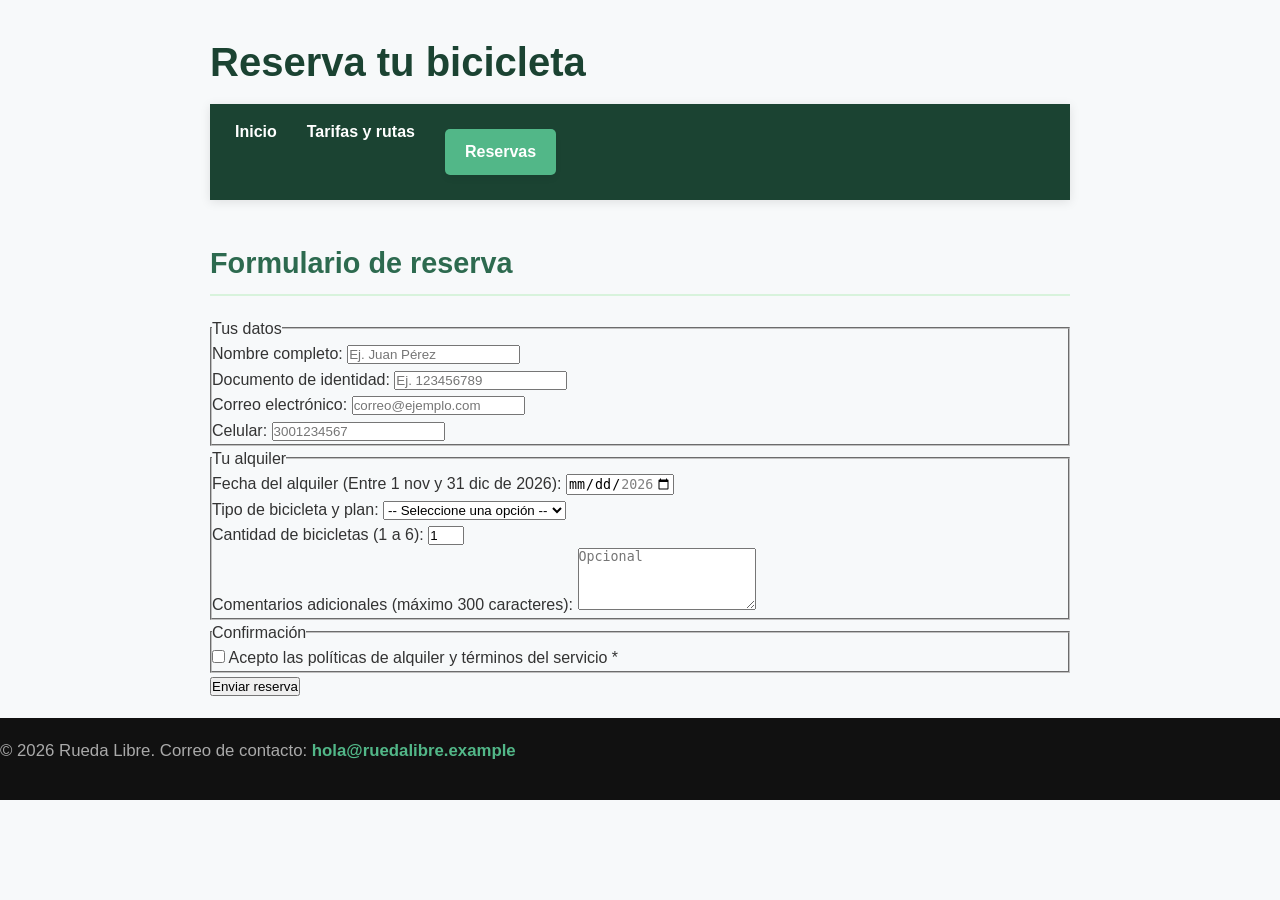
==== paginas/reservas.html @ 36f98686 "solucion" ====
<!DOCTYPE html>
<html lang="es">
<head>
    <meta charset="UTF-8">
    <meta name="viewport" content="width=device-width, initial-scale=1.0">
    <meta name="description" content="Formulario oficial de reserva de bicicletas y recorridos guiados en Rueda Libre, Medellín.">
    <title>Reserva tu Bicicleta | Rueda Libre</title>
    <link rel="stylesheet" href="../css/estilos.css">
</head>
<body>

    <header>
        <h1>Reserva tu bicicleta</h1>
        <nav>
            <ul>
                <li><a href="../index.html">Inicio</a></li>
                <li><a href="tarifas.html">Tarifas y rutas</a></li>
                <li><a href="reservas.html">Reservas</a></li>
            </ul>
        </nav>
    </header>

    <main>
        <section id="formulario-reserva">
            <h2>Formulario de reserva</h2>
            <form action="#" method="post">
                
                <!-- Grupo 1: Tus datos -->
                <fieldset>
                    <legend>Tus datos</legend>
                    
                    <div>
                        <label for="nombre">Nombre completo:</label>
                        <input type="text" id="nombre" name="nombre" required minlength="3" placeholder="Ej. Juan Pérez">
                    </div>

                    <div>
                        <label for="documento">Documento de identidad:</label>
                        <input type="text" id="documento" name="documento" required pattern="[0-9]{6,10}" title="Solo números, entre 6 y 10 dígitos" placeholder="Ej. 123456789">
                    </div>

                    <div>
                        <label for="correo">Correo electrónico:</label>
                        <input type="email" id="correo" name="correo" required placeholder="correo@ejemplo.com">
                    </div>

                    <div>
                        <label for="celular">Celular:</label>
                        <input type="tel" id="celular" name="celular" required pattern="3[0-9]{9}" title="Debe tener 10 dígitos y empezar por 3" placeholder="3001234567">
                    </div>
                </fieldset>

                <!-- Grupo 2: Tu alquiler -->
                <fieldset>
                    <legend>Tu alquiler</legend>

                    <div>
                        <label for="fecha">Fecha del alquiler (Entre 1 nov y 31 dic de 2026):</label>
                        <input type="date" id="fecha" name="fecha" required min="2026-11-01" max="2026-12-31">
                    </div>

                    <div>
                        <label for="tipo_bici">Tipo de bicicleta y plan:</label>
                        <select id="tipo_bici" name="tipo_bici" required>
                            <option value="">-- Seleccione una opción --</option>
                            <optgroup label="Alquiler Urbana">
                                <option value="urbana_1h">Urbana - 1 hora</option>
                                <option value="urbana_4h">Urbana - Medio día (4 h)</option>
                                <option value="urbana_dia">Urbana - Día completo</option>
                            </optgroup>
                            <optgroup label="Recorridos Guiados">
                                <option value="rio_parques">Río y Parques</option>
                                <option value="sabores_barrio">Sabores de Barrio</option>
                                <option value="reto_palmas">Reto Las Palmas</option>
                            </optgroup>
                        </select>
                    </div>

                    <div>
                        <label for="cantidad">Cantidad de bicicletas (1 a 6):</label>
                        <input type="number" id="cantidad" name="cantidad" required min="1" max="6" value="1">
                    </div>

                    <div>
                        <label for="comentarios">Comentarios adicionales (máximo 300 caracteres):</label>
                        <textarea id="comentarios" name="comentarios" maxlength="300" rows="4" placeholder="Opcional"></textarea>
                    </div>
                </fieldset>

                <!-- Grupo 3: Confirmación -->
                <fieldset>
                    <legend>Confirmación</legend>

                    <div>
                        <input type="checkbox" id="politicas" name="politicas" required>
                        <label for="politicas">Acepto las políticas de alquiler y términos del servicio *</label>
                    </div>
                </fieldset>

                <button type="submit">Enviar reserva</button>
            </form>
        </section>
    </main>

    <footer>
        <p>&copy; 2026 Rueda Libre. Correo de contacto: <a href="mailto:hola@ruedalibre.example">hola@ruedalibre.example</a></p>
    </footer>

</body>
</html>
---- css/estilos.css ----
/* ==========================================================================
   ESTILOS GLOBALES Y CONFIGURACIÓN DE PÁGINA
   ========================================================================== */
* {
    margin: 0;
    padding: 0;
    box-sizing: border-box;
}

body {
    font-family: 'Segoe UI', Tahoma, Geneva, Verdana, sans-serif;
    line-height: 1.6;
    color: #333333;
    background-color: #f7f9fa;
    padding-bottom: 60px; /* Espacio para el footer flotante */
}

/* Contenedor invisible para centrar y dar margen a los textos */
body > h1, body > p, section, header {
    max-width: 900px;
    margin: 20px auto;
    padding: 0 20px;
}

/* ==========================================================================
   MENÚ DE NAVEGACIÓN MODERNO (NAV)
   ========================================================================== */
nav {
    background-color: #1b4332; /* Verde bosque oscuro profesional */
    padding: 15px 0;
    position: sticky;
    top: 0;
    z-index: 1000;
    box-shadow: 0 2px 10px rgba(0, 0, 0, 0.1);
}

nav ul {
    max-width: 900px;
    margin: 0 auto;
    list-style: none;
    display: flex;
    justify-content: flex-start;
    padding: 0 20px;
}

nav ul li {
    margin-right: 25px;
}

nav ul li a {
    color: #ffffff;
    text-decoration: none;
    font-weight: 600;
    font-size: 1rem;
    transition: color 0.3s ease;
}

nav ul li a:hover {
    color: #52b788; /* Verde lima brillante al pasar el mouse */
}

/* ==========================================================================
   TIPOGRAFÍAS Y ENCABEZADOS
   ========================================================================== */
h1 {
    font-size: 2.5rem;
    color: #1b4332;
    margin-top: 30px;
    margin-bottom: 10px;
}

h2 {
    font-size: 1.8rem;
    color: #2d6a4f;
    border-bottom: 2px solid #d8f3dc;
    padding-bottom: 8px;
    margin-top: 40px;
    margin-bottom: 20px;
}

h3 {
    font-size: 1.3rem;
    color: #40916c;
    margin-top: 20px;
    margin-bottom: 10px;
}

p {
    margin-bottom: 15px;
    font-size: 1.05rem;
    text-align: justify;
}

a {
    color: #2d6a4f;
    font-weight: 600;
    transition: color 0.2s ease;
}

a:hover {
    color: #1b4332;
}

/* Botón de acción destacado (Reservar ahora) */
a[href*="reservas.html"], a[href*="://google.com"] {
    display: inline-block;
    background-color: #52b788;
    color: white;
    padding: 10px 20px;
    text-decoration: none;
    border-radius: 5px;
    margin-top: 10px;
    box-shadow: 0 4px 6px rgba(0, 0, 0, 0.05);
    transition: background-color 0.3s ease, transform 0.2s ease;
}

a[href*="reservas.html"]:hover, a[href*="://google.com"]:hover {
    background-color: #40916c;
    transform: translateY(-2px);
}

/* ==========================================================================
   IMÁGENES ADAPTABLES
   ========================================================================== */
img {
    display: block;
    max-width: 100%;
    height: auto !important; /* Mantiene la proporción correcta */
    border-radius: 8px;
    box-shadow: 0 4px 12px rgba(0, 0, 0, 0.08);
    margin: 20px 0;
}

/* ==========================================================================
   LISTAS Y DESCRIPCIONES (OL, UL, DL)
   ========================================================================== */
ul, ol, dl {
    margin: 15px 0 25px 30px;
}

li {
    margin-bottom: 10px;
    padding-left: 5px;
}

/* Estilización de la lista de horarios (<dl>) */
dl {
    margin-left: 0;
    background: #ffffff;
    padding: 20px;
    border-radius: 8px;
    box-shadow: 0 2px 8px rgba(0,0,0,0.04);
}

dt {
    font-weight: bold;
    color: #1b4332;
    font-size: 1.1rem;
    margin-top: 10px;
}

dd {
    margin-left: 20px;
    margin-bottom: 10px;
    color: #555555;
}

/* ==========================================================================
   TABLAS ESTILIZADAS Y PROFESIONALES
   ========================================================================== */
table {
    width: 100%;
    border-collapse: collapse;
    margin: 25px 0;
    background-color: #ffffff;
    border-radius: 8px;
    overflow: hidden;
    box-shadow: 0 4px 15px rgba(0, 0, 0, 0.05);
}

caption {
    font-size: 0.95rem;
    font-style: italic;
    color: #666666;
    margin-bottom: 8px;
    text-align: left;
}

th, td {
    padding: 14px 18px;
    text-align: left;
}

thead {
    background-color: #2d6a4f;
    color: #ffffff;
}

thead th {
    font-weight: 600;
    text-transform: uppercase;
    font-size: 0.85rem;
    letter-spacing: 0.5px;
}

tbody tr {
    border-bottom: 1px solid #eeeeee;
    transition: background-color 0.2s ease;
}

tbody tr:will-change {
    background-color: #f8fdf9;
}

tbody tr:hover {
    background-color: #f2f9f5; /* Efecto cebra dinámico al pasar el cursor */
}

tbody th[scope="row"] {
    background-color: #f8fdf9;
    color: #1b4332;
    font-weight: 600;
}

/* ==========================================================================
   PIE DE PÁGINA (FOOTER)
   ========================================================================== */
footer {
    background-color: #111111;
    color: #aaaaaa;
    text-align: center;
    padding: 20px 0;
    margin-top: 5px;
    font-size: 0.9rem;
}

footer a {
    color: #52b788;
    text-decoration: none;
}

footer a:hover {
    text-decoration: underline;
}
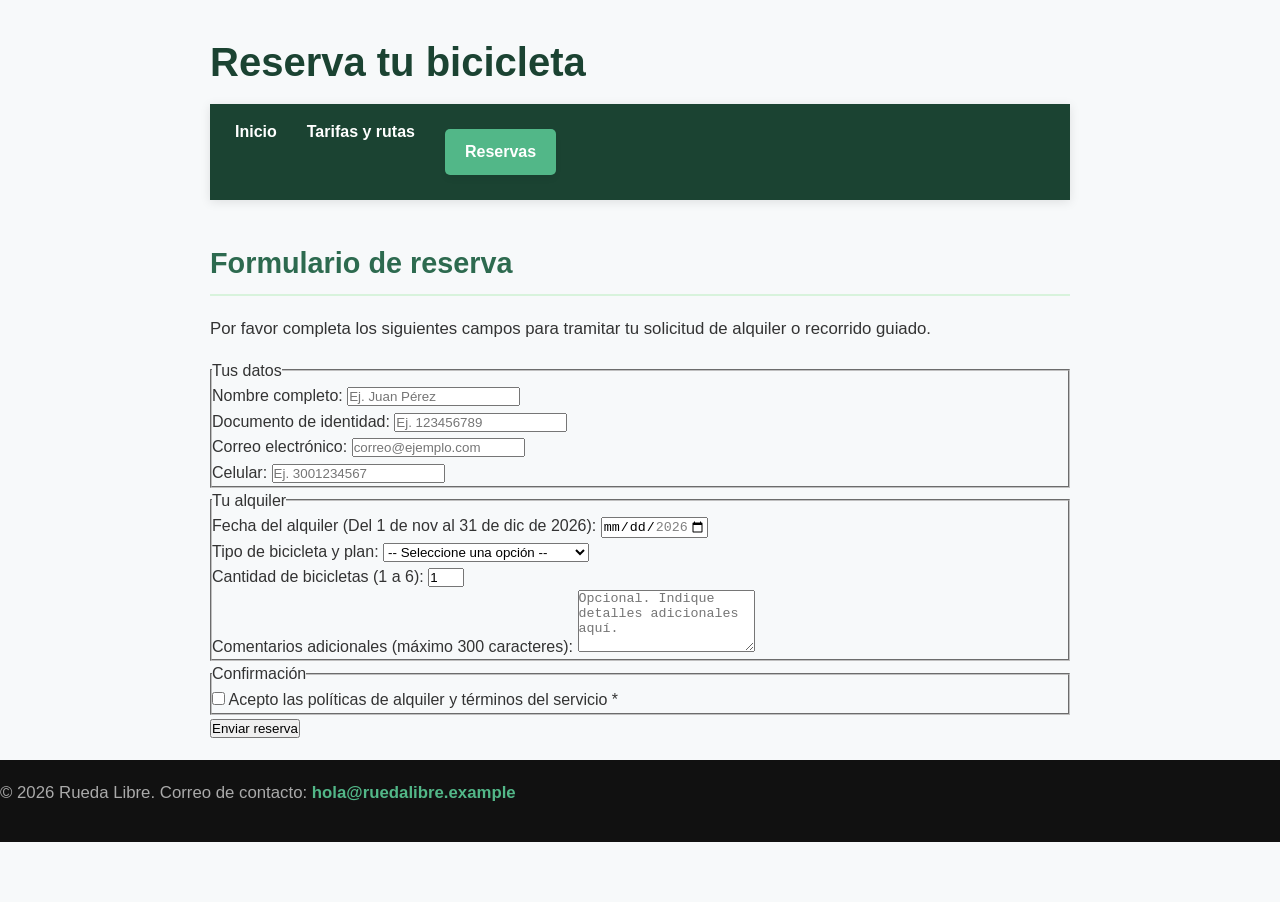
==== commit 377a53e7: "solucion v.0.02" ====
--- a/paginas/reservas.html
+++ b/paginas/reservas.html
@@ -11,7 +11,7 @@
 
     <header>
         <h1>Reserva tu bicicleta</h1>
-        <nav>
+        <nav aria-label="Navegación principal">
             <ul>
                 <li><a href="../index.html">Inicio</a></li>
                 <li><a href="tarifas.html">Tarifas y rutas</a></li>
@@ -23,6 +23,8 @@
     <main>
         <section id="formulario-reserva">
             <h2>Formulario de reserva</h2>
+            <p>Por favor completa los siguientes campos para tramitar tu solicitud de alquiler o recorrido guiado.</p>
+            
             <form action="#" method="post">
                 
                 <!-- Grupo 1: Tus datos -->
@@ -36,7 +38,7 @@
 
                     <div>
                         <label for="documento">Documento de identidad:</label>
-                        <input type="text" id="documento" name="documento" required pattern="[0-9]{6,10}" title="Solo números, entre 6 y 10 dígitos" placeholder="Ej. 123456789">
+                        <input type="text" id="documento" name="documento" required pattern="[0-9]{6,10}" title="Debe contener solo números, entre 6 y 10 dígitos" placeholder="Ej. 123456789">
                     </div>
 
                     <div>
@@ -46,7 +48,7 @@
 
                     <div>
                         <label for="celular">Celular:</label>
-                        <input type="tel" id="celular" name="celular" required pattern="3[0-9]{9}" title="Debe tener 10 dígitos y empezar por 3" placeholder="3001234567">
+                        <input type="tel" id="celular" name="celular" required pattern="3[0-9]{9}" title="Debe tener 10 dígitos y empezar obligatoriamente por 3" placeholder="Ej. 3001234567">
                     </div>
                 </fieldset>
 
@@ -55,7 +57,7 @@
                     <legend>Tu alquiler</legend>
 
                     <div>
-                        <label for="fecha">Fecha del alquiler (Entre 1 nov y 31 dic de 2026):</label>
+                        <label for="fecha">Fecha del alquiler (Del 1 de nov al 31 de dic de 2026):</label>
                         <input type="date" id="fecha" name="fecha" required min="2026-11-01" max="2026-12-31">
                     </div>
 
@@ -63,15 +65,15 @@
                         <label for="tipo_bici">Tipo de bicicleta y plan:</label>
                         <select id="tipo_bici" name="tipo_bici" required>
                             <option value="">-- Seleccione una opción --</option>
-                            <optgroup label="Alquiler Urbana">
-                                <option value="urbana_1h">Urbana - 1 hora</option>
-                                <option value="urbana_4h">Urbana - Medio día (4 h)</option>
-                                <option value="urbana_dia">Urbana - Día completo</option>
+                            <optgroup label="Alquiler Individual">
+                                <option value="urbana">Bicicleta Urbana</option>
+                                <option value="montana">Bicicleta de Montaña</option>
+                                <option value="electrica">Bicicleta Eléctrica</option>
                             </optgroup>
                             <optgroup label="Recorridos Guiados">
-                                <option value="rio_parques">Río y Parques</option>
-                                <option value="sabores_barrio">Sabores de Barrio</option>
-                                <option value="reto_palmas">Reto Las Palmas</option>
+                                <option value="rio_parques">Recorrido Río y Parques</option>
+                                <option value="sabores_barrio">Recorrido Sabores de Barrio</option>
+                                <option value="reto_palmas">Recorrido Reto Las Palmas</option>
                             </optgroup>
                         </select>
                     </div>
@@ -83,7 +85,7 @@
 
                     <div>
                         <label for="comentarios">Comentarios adicionales (máximo 300 caracteres):</label>
-                        <textarea id="comentarios" name="comentarios" maxlength="300" rows="4" placeholder="Opcional"></textarea>
+                        <textarea id="comentarios" name="comentarios" maxlength="300" rows="4" placeholder="Opcional. Indique detalles adicionales aquí."></textarea>
                     </div>
                 </fieldset>
 
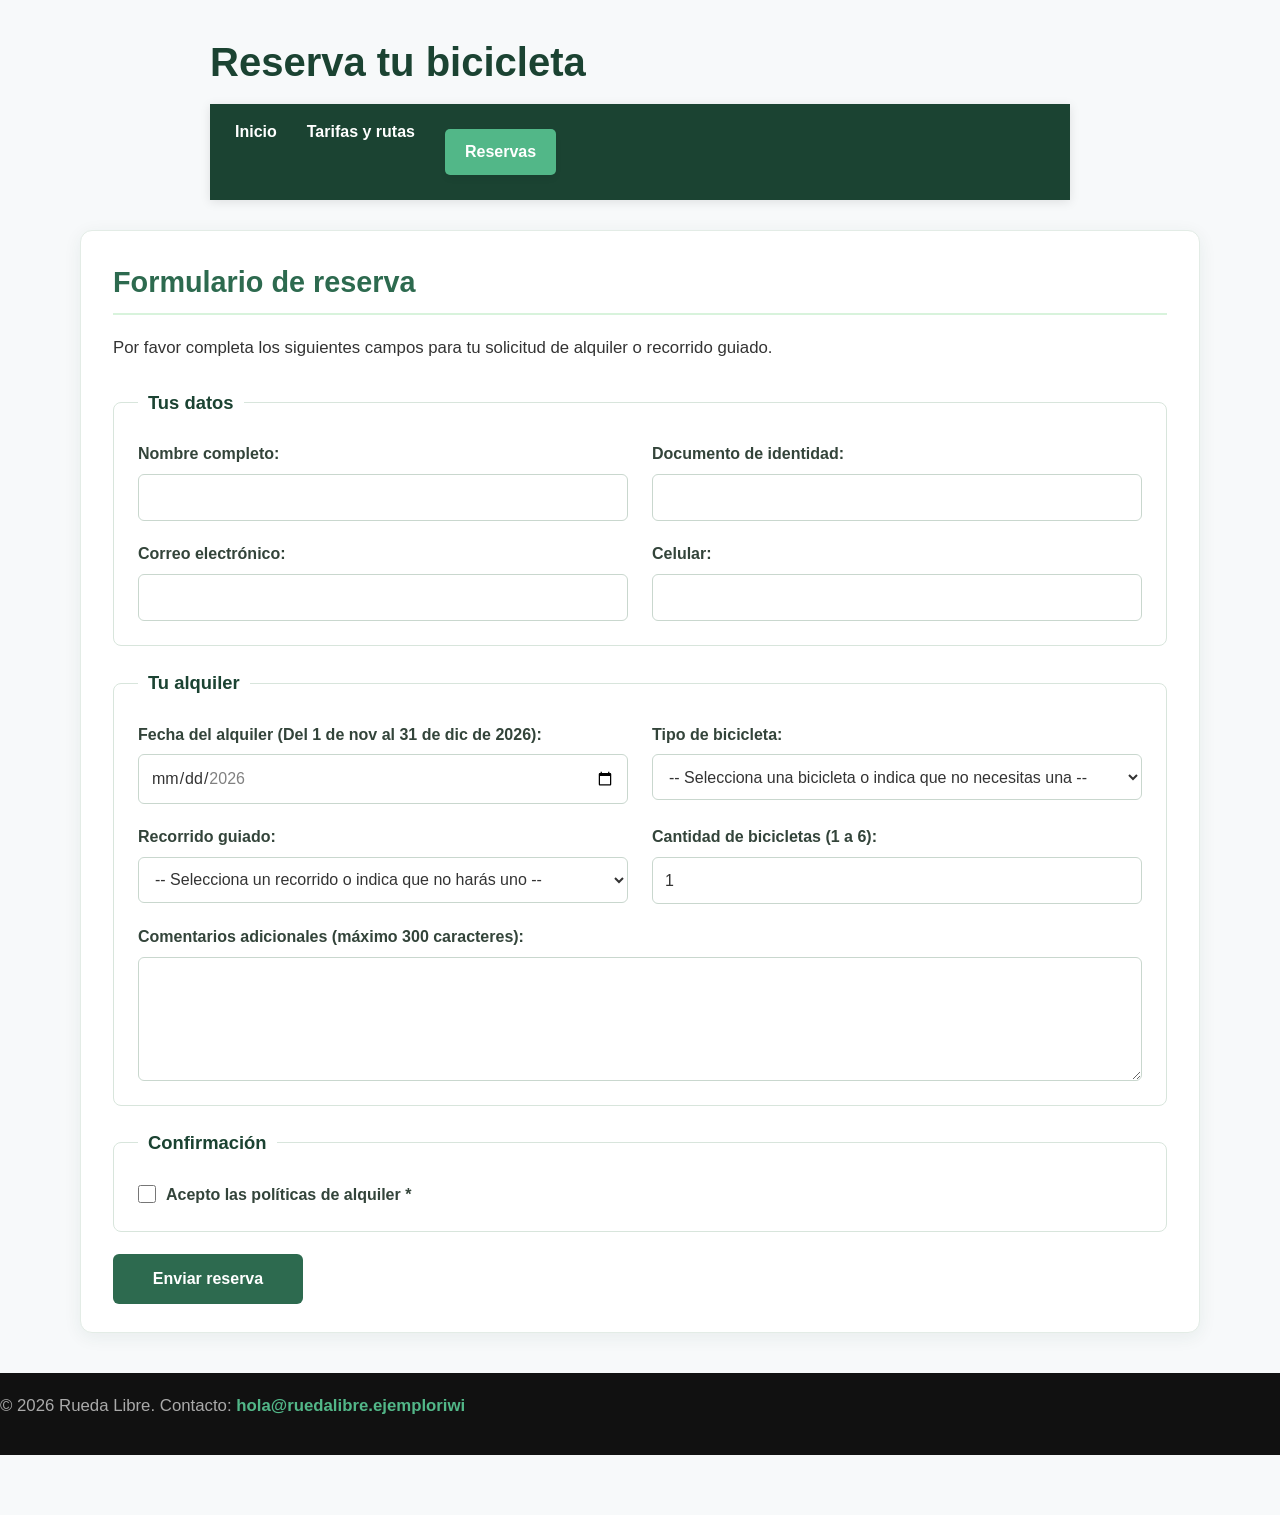
==== commit 6c214b00: "epole" ====
--- a/paginas/reservas.html
+++ b/paginas/reservas.html
@@ -23,36 +23,34 @@
     <main>
         <section id="formulario-reserva">
             <h2>Formulario de reserva</h2>
-            <p>Por favor completa los siguientes campos para tramitar tu solicitud de alquiler o recorrido guiado.</p>
+            <p>Por favor completa los siguientes campos para tu solicitud de alquiler o recorrido guiado.</p>
             
             <form action="#" method="post">
                 
-                <!-- Grupo 1: Tus datos -->
                 <fieldset>
                     <legend>Tus datos</legend>
                     
                     <div>
                         <label for="nombre">Nombre completo:</label>
-                        <input type="text" id="nombre" name="nombre" required minlength="3" placeholder="Ej. Juan Pérez">
+                        <input type="text" id="nombre" name="nombre" required minlength="3">
                     </div>
 
                     <div>
                         <label for="documento">Documento de identidad:</label>
-                        <input type="text" id="documento" name="documento" required pattern="[0-9]{6,10}" title="Debe contener solo números, entre 6 y 10 dígitos" placeholder="Ej. 123456789">
+                        <input type="text" id="documento" name="documento" required pattern="[0-9]{6,10}" title="Debe contener solo números, entre 6 y 10 dígitos">
                     </div>
 
                     <div>
                         <label for="correo">Correo electrónico:</label>
-                        <input type="email" id="correo" name="correo" required placeholder="correo@ejemplo.com">
+                        <input type="email" id="correo" name="correo" required>
                     </div>
 
                     <div>
                         <label for="celular">Celular:</label>
-                        <input type="tel" id="celular" name="celular" required pattern="3[0-9]{9}" title="Debe tener 10 dígitos y empezar obligatoriamente por 3" placeholder="Ej. 3001234567">
+                        <input type="tel" id="celular" name="celular" required pattern="3[0-9]{9}" title="Debe tener 10 dígitos y empezar obligatoriamente por 3">
                     </div>
                 </fieldset>
 
-                <!-- Grupo 2: Tu alquiler -->
                 <fieldset>
                     <legend>Tu alquiler</legend>
 
@@ -62,19 +60,28 @@
                     </div>
 
                     <div>
-                        <label for="tipo_bici">Tipo de bicicleta y plan:</label>
+                        <label for="tipo_bici">Tipo de bicicleta:</label>
                         <select id="tipo_bici" name="tipo_bici" required>
-                            <option value="">-- Seleccione una opción --</option>
+                            <option value="">-- Selecciona una bicicleta o indica que no necesitas una --</option>
                             <optgroup label="Alquiler Individual">
                                 <option value="urbana">Bicicleta Urbana</option>
                                 <option value="montana">Bicicleta de Montaña</option>
-                                <option value="electrica">Bicicleta Eléctrica</option>
+                                <option value="electrica">Bicicleta Electrica</option>
                             </optgroup>
+                            <option value="sin_bicicleta">No necesito alquilar una bicicleta</option>
+                        </select>
+                    </div>
+
+                    <div>
+                        <label for="ruta">Recorrido guiado:</label>
+                        <select id="ruta" name="ruta" required>
+                            <option value="">-- Selecciona un recorrido o indica que no harás uno --</option>
                             <optgroup label="Recorridos Guiados">
                                 <option value="rio_parques">Recorrido Río y Parques</option>
-                                <option value="sabores_barrio">Recorrido Sabores de Barrio</option>
-                                <option value="reto_palmas">Recorrido Reto Las Palmas</option>
+                                <option value="sabores_barrio">Recorrido Barrios</option>
+                                <option value="reto_palmas">Recorrido Palmas</option>
                             </optgroup>
+                            <option value="sin_recorrido">No haré un recorrido guiado</option>
                         </select>
                     </div>
 
@@ -85,17 +92,16 @@
 
                     <div>
                         <label for="comentarios">Comentarios adicionales (máximo 300 caracteres):</label>
-                        <textarea id="comentarios" name="comentarios" maxlength="300" rows="4" placeholder="Opcional. Indique detalles adicionales aquí."></textarea>
+                        <textarea id="comentarios" name="comentarios" maxlength="300" rows="4"></textarea>
                     </div>
                 </fieldset>
 
-                <!-- Grupo 3: Confirmación -->
                 <fieldset>
                     <legend>Confirmación</legend>
 
                     <div>
                         <input type="checkbox" id="politicas" name="politicas" required>
-                        <label for="politicas">Acepto las políticas de alquiler y términos del servicio *</label>
+                        <label for="politicas">Acepto las políticas de alquiler *</label>
                     </div>
                 </fieldset>
 
@@ -105,7 +111,7 @@
     </main>
 
     <footer>
-        <p>&copy; 2026 Rueda Libre. Correo de contacto: <a href="mailto:hola@ruedalibre.example">hola@ruedalibre.example</a></p>
+        <p>&copy; 2026 Rueda Libre. Contacto: <a href="mailto:hola@ruedalibre.ejemploriwi">hola@ruedalibre.ejemploriwi</a></p>
     </footer>
 
 </body>
--- a/css/estilos.css
+++ b/css/estilos.css
@@ -125,10 +125,18 @@
 img {
     display: block;
     max-width: 100%;
-    height: auto !important; /* Mantiene la proporción correcta */
+    height: auto;
     border-radius: 8px;
     box-shadow: 0 4px 12px rgba(0, 0, 0, 0.08);
     margin: 20px 0;
+}
+
+#banner-portada {
+    width: min(calc(100% - 40px), 1200px);
+    height: clamp(150px, 22vw, 280px);
+    object-fit: cover;
+    object-position: center 55%;
+    margin: 20px auto;
 }
 
 /* ==========================================================================
@@ -223,6 +231,130 @@
 }
 
 /* ==========================================================================
+   FORMULARIO DE RESERVA
+   ========================================================================== */
+#formulario-reserva {
+    max-width: 1120px;
+    margin: 30px auto 40px;
+    padding: 28px 32px;
+    background-color: #ffffff;
+    border: 1px solid #e3ece6;
+    border-radius: 12px;
+    box-shadow: 0 4px 18px rgba(27, 67, 50, 0.07);
+}
+
+#formulario-reserva h2 {
+    margin-top: 0;
+}
+
+#formulario-reserva > p {
+    margin-bottom: 26px;
+    text-align: left;
+}
+
+#formulario-reserva fieldset {
+    display: grid;
+    grid-template-columns: repeat(2, minmax(0, 1fr));
+    gap: 20px 24px;
+    margin-bottom: 22px;
+    padding: 24px;
+    border: 1px solid #d8e5dc;
+    border-radius: 8px;
+}
+
+#formulario-reserva legend {
+    padding: 0 10px;
+    color: #1b4332;
+    font-size: 1.15rem;
+    font-weight: 600;
+}
+
+#formulario-reserva fieldset > div {
+    display: flex;
+    min-width: 0;
+    flex-direction: column;
+    gap: 7px;
+}
+
+#formulario-reserva label {
+    color: #33443a;
+    font-weight: 600;
+}
+
+#formulario-reserva input:not([type="checkbox"]),
+#formulario-reserva select,
+#formulario-reserva textarea {
+    width: 100%;
+    min-height: 46px;
+    padding: 10px 12px;
+    border: 1px solid #c9d7ce;
+    border-radius: 6px;
+    background-color: #ffffff;
+    color: #333333;
+    font: inherit;
+}
+
+#formulario-reserva textarea {
+    min-height: 120px;
+    resize: vertical;
+}
+
+#formulario-reserva fieldset:nth-of-type(2) > div:last-child {
+    grid-column: 1 / -1;
+}
+
+#formulario-reserva fieldset:last-of-type {
+    grid-template-columns: 1fr;
+}
+
+#formulario-reserva fieldset:last-of-type > div {
+    flex-direction: row;
+    align-items: center;
+    gap: 10px;
+}
+
+#formulario-reserva input[type="checkbox"] {
+    width: 18px;
+    height: 18px;
+    accent-color: #2d6a4f;
+}
+
+#formulario-reserva button {
+    min-width: 190px;
+    padding: 12px 22px;
+    border: 0;
+    border-radius: 6px;
+    background-color: #2d6a4f;
+    color: #ffffff;
+    font: inherit;
+    font-weight: 600;
+    cursor: pointer;
+    transition: background-color 0.2s ease, transform 0.2s ease;
+}
+
+#formulario-reserva button:hover {
+    background-color: #1b4332;
+    transform: translateY(-1px);
+}
+
+@media (max-width: 680px) {
+    #formulario-reserva {
+        margin: 20px 12px 32px;
+        padding: 22px 16px;
+    }
+
+    #formulario-reserva fieldset {
+        grid-template-columns: 1fr;
+        gap: 18px;
+        padding: 20px 16px;
+    }
+
+    #formulario-reserva button {
+        width: 100%;
+    }
+}
+
+/* ==========================================================================
    PIE DE PÁGINA (FOOTER)
    ========================================================================== */
 footer {
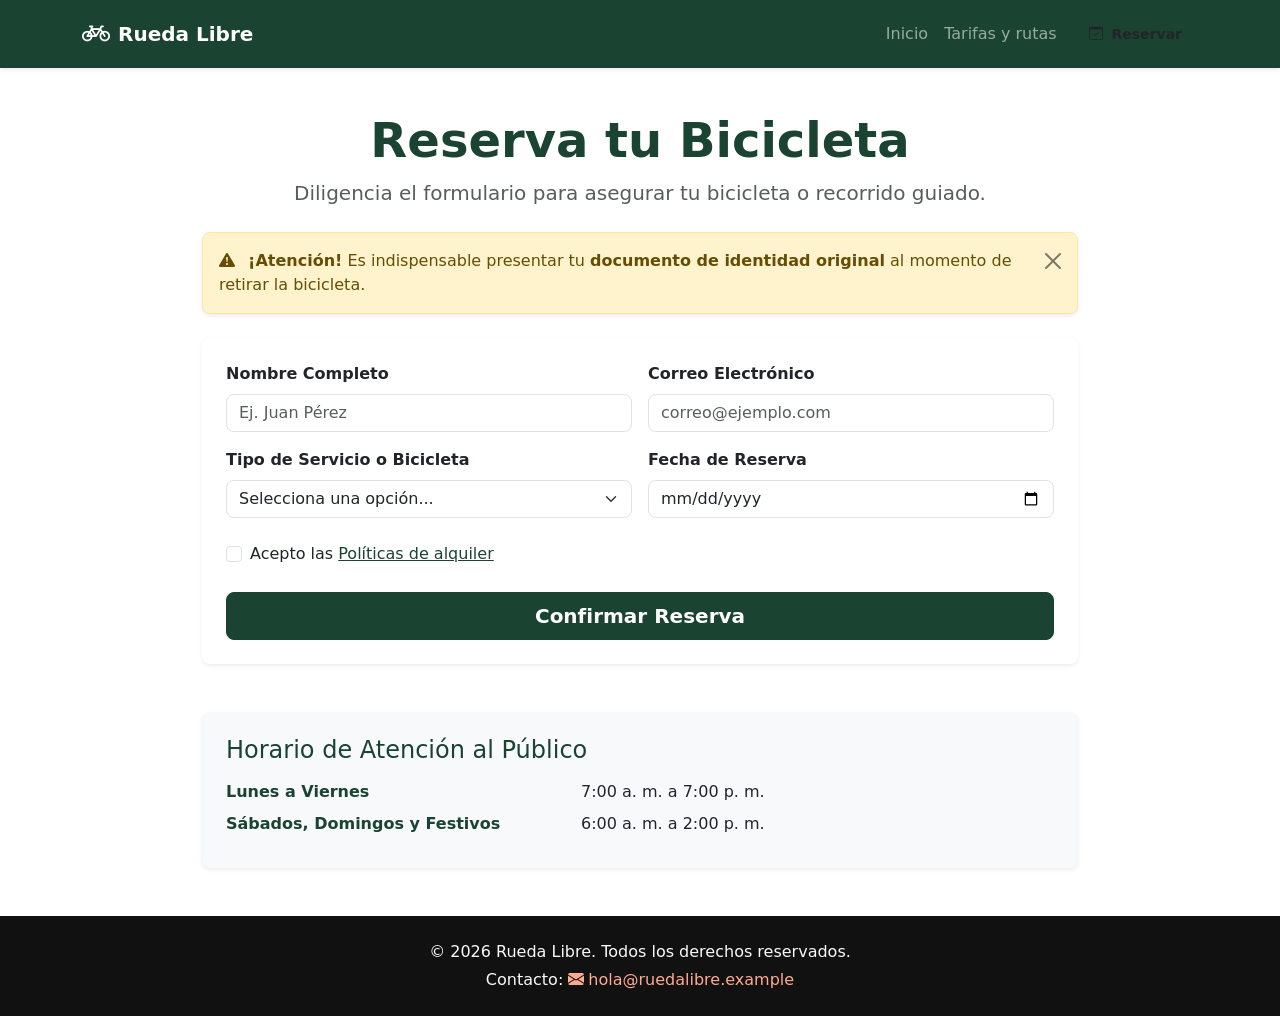
==== commit bb5a2c05: "final" ====
--- a/paginas/reservas.html
+++ b/paginas/reservas.html
@@ -3,116 +3,175 @@
 <head>
     <meta charset="UTF-8">
     <meta name="viewport" content="width=device-width, initial-scale=1.0">
-    <meta name="description" content="Formulario oficial de reserva de bicicletas y recorridos guiados en Rueda Libre, Medellín.">
+    <meta name="description" content="Reserva tus bicicletas o recorridos guiados en Medellín con Rueda Libre.">
     <title>Reserva tu Bicicleta | Rueda Libre</title>
+    <!-- Bootstrap 5 CSS -->
+    <link href="https://cdn.jsdelivr.net/npm/bootstrap@5.3.3/dist/css/bootstrap.min.css" rel="stylesheet">
+    <!-- Bootstrap Icons -->
+    <link rel="stylesheet" href="https://cdn.jsdelivr.net/npm/bootstrap-icons@1.11.3/font/bootstrap-icons.min.css">
+    <!-- CSS Propio -->
     <link rel="stylesheet" href="../css/estilos.css">
 </head>
-<body>
+<body class="pt-5 mt-3">
 
-    <header>
-        <h1>Reserva tu bicicleta</h1>
-        <nav aria-label="Navegación principal">
-            <ul>
-                <li><a href="../index.html">Inicio</a></li>
-                <li><a href="tarifas.html">Tarifas y rutas</a></li>
-                <li><a href="reservas.html">Reservas</a></li>
-            </ul>
-        </nav>
-    </header>
+    <!-- Navbar -->
+    <nav class="navbar navbar-expand-lg navbar-dark bg-verde-ruta fixed-top shadow-sm">
+        <div class="container">
+            <a class="navbar-brand fw-bold d-flex align-items-center gap-2" href="../index.html">
+                <i class="bi bi-bicycle fs-3" aria-hidden="true"></i> Rueda Libre
+            </a>
+            <button class="navbar-toggler" type="button" data-bs-toggle="collapse" data-bs-target="#navbarNav" aria-controls="navbarNav" aria-expanded="false" aria-label="Abrir menú">
+                <span class="navbar-toggler-icon"></span>
+            </button>
+            <div class="collapse navbar-collapse" id="navbarNav">
+                <ul class="navbar-nav ms-auto align-items-lg-center">
+                    <li class="nav-item">
+                        <a class="nav-link" href="../index.html">Inicio</a>
+                    </li>
+                    <li class="nav-item">
+                        <a class="nav-link" href="tarifas.html">Tarifas y rutas</a>
+                    </li>
+                    <li class="nav-item ms-lg-2 mt-2 mt-lg-0">
+                        <a class="btn btn-naranja btn-sm px-3 fw-bold active" aria-current="page" href="reservas.html">
+                            <i class="bi bi-calendar-check me-1" aria-hidden="true"></i> Reservar
+                        </a>
+                    </li>
+                </ul>
+            </div>
+        </div>
+    </nav>
 
-    <main>
-        <section id="formulario-reserva">
-            <h2>Formulario de reserva</h2>
-            <p>Por favor completa los siguientes campos para tu solicitud de alquiler o recorrido guiado.</p>
-            
-            <form action="#" method="post">
-                
-                <fieldset>
-                    <legend>Tus datos</legend>
-                    
-                    <div>
-                        <label for="nombre">Nombre completo:</label>
-                        <input type="text" id="nombre" name="nombre" required minlength="3">
+    <div class="container my-5 max-w-900">
+        <header class="text-center mb-4">
+            <h1 class="display-5 fw-bold text-primary-custom">Reserva tu Bicicleta</h1>
+            <p class="lead text-muted">Diligencia el formulario para asegurar tu bicicleta o recorrido guiado.</p>
+        </header>
+
+        <!-- MiniReto 11: Alerta Informativa Descartable -->
+        <div class="alert alert-warning alert-dismissible fade show shadow-sm mb-4" role="alert">
+            <i class="bi bi-exclamation-triangle-fill me-2" aria-hidden="true"></i>
+            <strong>¡Atención!</strong> Es indispensable presentar tu <strong>documento de identidad original</strong> al momento de retirar la bicicleta.
+            <button type="button" class="btn-close" data-bs-dismiss="alert" aria-label="Cerrar alerta"></button>
+        </div>
+
+        <!-- MiniReto 11: Formulario con Validación Visual -->
+        <div class="card shadow-sm border-0 p-4 mb-5">
+            <form class="needs-validation" novalidate>
+                <div class="row g-3">
+                    <div class="col-md-6">
+                        <label for="nombre" class="form-label fw-bold">Nombre Completo</label>
+                        <input type="text" class="form-control" id="nombre" required minlength="3" placeholder="Ej. Juan Pérez">
+                        <div class="invalid-feedback">Ingresa tu nombre completo (mínimo 3 caracteres).</div>
                     </div>
 
-                    <div>
-                        <label for="documento">Documento de identidad:</label>
-                        <input type="text" id="documento" name="documento" required pattern="[0-9]{6,10}" title="Debe contener solo números, entre 6 y 10 dígitos">
+                    <div class="col-md-6">
+                        <label for="email" class="form-label fw-bold">Correo Electrónico</label>
+                        <input type="email" class="form-control" id="email" required placeholder="correo@ejemplo.com">
+                        <div class="invalid-feedback">Ingresa un correo electrónico válido.</div>
                     </div>
 
-                    <div>
-                        <label for="correo">Correo electrónico:</label>
-                        <input type="email" id="correo" name="correo" required>
+                    <div class="col-md-6">
+                        <label for="tipoBici" class="form-label fw-bold">Tipo de Servicio o Bicicleta</label>
+                        <select class="form-select" id="tipoBici" required>
+                            <option value="" selected disabled>Selecciona una opción...</option>
+                            <option value="urbana">Bicicleta Urbana</option>
+                            <option value="montana">Bicicleta de Montaña</option>
+                            <option value="electrica">Bicicleta Eléctrica</option>
+                            <option value="guiado">Recorrido Guiado</option>
+                        </select>
+                        <div class="invalid-feedback">Por favor selecciona un tipo de servicio.</div>
                     </div>
 
-                    <div>
-                        <label for="celular">Celular:</label>
-                        <input type="tel" id="celular" name="celular" required pattern="3[0-9]{9}" title="Debe tener 10 dígitos y empezar obligatoriamente por 3">
-                    </div>
-                </fieldset>
-
-                <fieldset>
-                    <legend>Tu alquiler</legend>
-
-                    <div>
-                        <label for="fecha">Fecha del alquiler (Del 1 de nov al 31 de dic de 2026):</label>
-                        <input type="date" id="fecha" name="fecha" required min="2026-11-01" max="2026-12-31">
+                    <div class="col-md-6">
+                        <label for="fecha" class="form-label fw-bold">Fecha de Reserva</label>
+                        <input type="date" class="form-control" id="fecha" required>
+                        <div class="invalid-feedback">Selecciona una fecha válida para tu reserva.</div>
                     </div>
 
-                    <div>
-                        <label for="tipo_bici">Tipo de bicicleta:</label>
-                        <select id="tipo_bici" name="tipo_bici" required>
-                            <option value="">-- Selecciona una bicicleta o indica que no necesitas una --</option>
-                            <optgroup label="Alquiler Individual">
-                                <option value="urbana">Bicicleta Urbana</option>
-                                <option value="montana">Bicicleta de Montaña</option>
-                                <option value="electrica">Bicicleta Electrica</option>
-                            </optgroup>
-                            <option value="sin_bicicleta">No necesito alquilar una bicicleta</option>
-                        </select>
+                    <!-- MiniReto 11: Casilla y Botón del Modal -->
+                    <div class="col-12 mt-4">
+                        <div class="form-check">
+                            <input class="form-check-input" type="checkbox" id="politicasCheck" required>
+                            <label class="form-check-label" for="politicasCheck">
+                                Acepto las 
+                                <button type="button" class="btn btn-link p-0 text-decoration-underline border-0 align-baseline" data-bs-toggle="modal" data-bs-target="#modalPoliticas">
+                                    Políticas de alquiler
+                                </button>
+                            </label>
+                            <div class="invalid-feedback">Debes aceptar las políticas de alquiler para continuar.</div>
+                        </div>
                     </div>
 
-                    <div>
-                        <label for="ruta">Recorrido guiado:</label>
-                        <select id="ruta" name="ruta" required>
-                            <option value="">-- Selecciona un recorrido o indica que no harás uno --</option>
-                            <optgroup label="Recorridos Guiados">
-                                <option value="rio_parques">Recorrido Río y Parques</option>
-                                <option value="sabores_barrio">Recorrido Barrios</option>
-                                <option value="reto_palmas">Recorrido Palmas</option>
-                            </optgroup>
-                            <option value="sin_recorrido">No haré un recorrido guiado</option>
-                        </select>
+                    <div class="col-12 mt-4">
+                        <button type="submit" class="btn btn-primary btn-lg w-100 fw-bold">Confirmar Reserva</button>
                     </div>
+                </div>
+            </form>
+        </div>
 
-                    <div>
-                        <label for="cantidad">Cantidad de bicicletas (1 a 6):</label>
-                        <input type="number" id="cantidad" name="cantidad" required min="1" max="6" value="1">
+        <!-- MiniReto 11: Modal de Políticas de Alquiler -->
+        <div class="modal fade" id="modalPoliticas" tabindex="-1" aria-labelledby="modalPoliticasLabel" aria-hidden="true">
+            <div class="modal-dialog modal-dialog-centered">
+                <div class="modal-content">
+                    <div class="modal-header bg-verde-ruta text-white">
+                        <h5 class="modal-title" id="modalPoliticasLabel"><i class="bi bi-file-earmark-text me-2" aria-hidden="true"></i>Políticas de Alquiler</h5>
+                        <button type="button" class="btn-close btn-close-white" data-bs-dismiss="modal" aria-label="Cerrar ventana"></button>
                     </div>
+                    <div class="modal-body">
+                        <ol class="lh-lg mb-0">
+                            <li>Presenta tu documento de identidad original al recoger la bicicleta.</li>
+                            <li>Revisa la bicicleta con el asesor antes de salir.</li>
+                            <li>Cada 15 minutos de retraso en la devolución tienen un recargo de $5.000.</li>
+                            <li>Los daños por mal uso se cobran según el costo de la reparación.</li>
+                            <li>Los menores de edad deben estar acompañados por un adulto responsable.</li>
+                        </ol>
+                    </div>
+                    <div class="modal-footer">
+                        <button type="button" class="btn btn-secondary" data-bs-dismiss="modal">Entendido y Cerrar</button>
+                    </div>
+                </div>
+            </div>
+        </div>
 
-                    <div>
-                        <label for="comentarios">Comentarios adicionales (máximo 300 caracteres):</label>
-                        <textarea id="comentarios" name="comentarios" maxlength="300" rows="4"></textarea>
-                    </div>
-                </fieldset>
+        <!-- Horarios y Contacto -->
+        <section id="horarios-atencion" class="p-4 bg-light rounded shadow-sm">
+            <h2 class="h4 text-primary-custom mb-3">Horario de Atención al Público</h2>
+            <dl class="row mb-0">
+                <dt class="col-sm-5 text-primary-custom">Lunes a Viernes</dt>
+                <dd class="col-sm-7">7:00 a. m. a 7:00 p. m.</dd>
 
-                <fieldset>
-                    <legend>Confirmación</legend>
+                <dt class="col-sm-5 text-primary-custom">Sábados, Domingos y Festivos</dt>
+                <dd class="col-sm-7">6:00 a. m. a 2:00 p. m.</dd>
+            </dl>
+        </section>
+    </div>
 
-                    <div>
-                        <input type="checkbox" id="politicas" name="politicas" required>
-                        <label for="politicas">Acepto las políticas de alquiler *</label>
-                    </div>
-                </fieldset>
-
-                <button type="submit">Enviar reserva</button>
-            </form>
-        </section>
-    </main>
-
-    <footer>
-        <p>&copy; 2026 Rueda Libre. Contacto: <a href="mailto:hola@ruedalibre.ejemploriwi">hola@ruedalibre.ejemploriwi</a></p>
+    <!-- Pie de Página -->
+    <footer class="footer-custom py-4 text-center text-light">
+        <div class="container">
+            <p class="mb-1">&copy; 2026 Rueda Libre. Todos los derechos reservados.</p>
+            <p class="mb-0">Contacto: <a href="mailto:hola@ruedalibre.example" class="text-naranja text-decoration-none"><i class="bi bi-envelope-fill me-1" aria-hidden="true"></i>hola@ruedalibre.example</a></p>
+        </div>
     </footer>
 
+    <!-- JS Bundle de Bootstrap -->
+    <script src="https://cdn.jsdelivr.net/npm/bootstrap@5.3.3/dist/js/bootstrap.bundle.min.js"></script>
+
+    <!-- MiniReto 11: Script Oficial de Validación -->
+    <script>
+        (() => {
+            'use strict'
+            const forms = document.querySelectorAll('.needs-validation')
+            Array.from(forms).forEach(form => {
+                form.addEventListener('submit', event => {
+                    if (!form.checkValidity()) {
+                        event.preventDefault()
+                        event.stopPropagation()
+                    }
+                    form.classList.add('was-validated')
+                }, false)
+            })
+        })()
+    </script>
 </body>
 </html>
--- a/css/estilos.css
+++ b/css/estilos.css
@@ -1,376 +1,90 @@
-/* ==========================================================================
-   ESTILOS GLOBALES Y CONFIGURACIÓN DE PÁGINA
-   ========================================================================== */
-* {
-    margin: 0;
-    padding: 0;
-    box-sizing: border-box;
+/* pag*/
+
+
+:root {
+    --bs-primary: #1b4332;         
+    --bs-primary-rgb: 27, 67, 50;
+    --bs-link-color: #1b4332;
+    --bs-link-hover-color: #2d6a4f;
+    --bs-body-font-family: 'Segoe UI', system-ui, -apple-system, sans-serif;
+    --bs-border-radius: 0.5rem;
 }
 
-body {
-    font-family: 'Segoe UI', Tahoma, Geneva, Verdana, sans-serif;
-    line-height: 1.6;
-    color: #333333;
-    background-color: #f7f9fa;
-    padding-bottom: 60px; /* Espacio para el footer flotante */
+
+.btn-primary {
+    --bs-btn-bg: #1b4332;
+    --bs-btn-border-color: #1b4332;
+    --bs-btn-hover-bg: #2d6a4f;
+    --bs-btn-hover-border-color: #2d6a4f;
+    --bs-btn-active-bg: #2d6a4f;
 }
 
-/* Contenedor invisible para centrar y dar margen a los textos */
-body > h1, body > p, section, header {
-    max-width: 900px;
-    margin: 20px auto;
-    padding: 0 20px;
+.btn-outline-primary {
+    --bs-btn-color: #1b4332;
+    --bs-btn-border-color: #1b4332;
+    --bs-btn-hover-bg: #1b4332;
+    --bs-btn-hover-border-color: #1b4332;
 }
 
-/* ==========================================================================
-   MENÚ DE NAVEGACIÓN MODERNO (NAV)
-   ========================================================================== */
-nav {
-    background-color: #1b4332; /* Verde bosque oscuro profesional */
-    padding: 15px 0;
-    position: sticky;
-    top: 0;
-    z-index: 1000;
-    box-shadow: 0 2px 10px rgba(0, 0, 0, 0.1);
+
+.btn-naranja {
+    background-color: #d84315;
+    color: #ffffff;
+    border: none;
 }
 
-nav ul {
-    max-width: 900px;
-    margin: 0 auto;
-    list-style: none;
-    display: flex;
-    justify-content: flex-start;
-    padding: 0 20px;
+.btn-naranja:hover, .btn-naranja:focus {
+    background-color: #bf360c;
+    color: #ffffff;
 }
 
-nav ul li {
-    margin-right: 25px;
+.bg-verde-ruta {
+    background-color: #1b4332;
 }
 
-nav ul li a {
-    color: #ffffff;
-    text-decoration: none;
-    font-weight: 600;
-    font-size: 1rem;
-    transition: color 0.3s ease;
+.bg-verde-claro {
+    background-color: #e8f5e9;
 }
 
-nav ul li a:hover {
-    color: #52b788; /* Verde lima brillante al pasar el mouse */
-}
-
-/* ==========================================================================
-   TIPOGRAFÍAS Y ENCABEZADOS
-   ========================================================================== */
-h1 {
-    font-size: 2.5rem;
-    color: #1b4332;
-    margin-top: 30px;
-    margin-bottom: 10px;
-}
-
-h2 {
-    font-size: 1.8rem;
-    color: #2d6a4f;
-    border-bottom: 2px solid #d8f3dc;
-    padding-bottom: 8px;
-    margin-top: 40px;
-    margin-bottom: 20px;
-}
-
-h3 {
-    font-size: 1.3rem;
-    color: #40916c;
-    margin-top: 20px;
-    margin-bottom: 10px;
-}
-
-p {
-    margin-bottom: 15px;
-    font-size: 1.05rem;
-    text-align: justify;
-}
-
-a {
-    color: #2d6a4f;
-    font-weight: 600;
-    transition: color 0.2s ease;
-}
-
-a:hover {
+.text-primary-custom {
     color: #1b4332;
 }
 
-/* Botón de acción destacado (Reservar ahora) */
-a[href*="reservas.html"], a[href*="://google.com"] {
-    display: inline-block;
-    background-color: #52b788;
-    color: white;
-    padding: 10px 20px;
-    text-decoration: none;
-    border-radius: 5px;
-    margin-top: 10px;
-    box-shadow: 0 4px 6px rgba(0, 0, 0, 0.05);
-    transition: background-color 0.3s ease, transform 0.2s ease;
+.text-naranja {
+    color: #ffab91;
 }
 
-a[href*="reservas.html"]:hover, a[href*="://google.com"]:hover {
-    background-color: #40916c;
-    transform: translateY(-2px);
+.hero-custom {
+    background: linear-gradient(rgba(27, 67, 50, 0.85), rgba(27, 67, 50, 0.85)), url('../img/portada.jpg') center/cover no-repeat;
+    border-radius: 0 0 1rem 1rem;
 }
 
-/* ==========================================================================
-   IMÁGENES ADAPTABLES
-   ========================================================================== */
-img {
-    display: block;
-    max-width: 100%;
-    height: auto;
-    border-radius: 8px;
-    box-shadow: 0 4px 12px rgba(0, 0, 0, 0.08);
-    margin: 20px 0;
+.section-title-custom {
+    color: #1b4332;
+    font-weight: 700;
+    border-bottom: 3px solid #52b788;
+    display: inline-block;
+    padding-bottom: 0.3rem;
 }
 
-#banner-portada {
-    width: min(calc(100% - 40px), 1200px);
-    height: clamp(150px, 22vw, 280px);
+.carousel-img {
+    height: 380px;
     object-fit: cover;
-    object-position: center 55%;
-    margin: 20px auto;
 }
 
-/* ==========================================================================
-   LISTAS Y DESCRIPCIONES (OL, UL, DL)
-   ========================================================================== */
-ul, ol, dl {
-    margin: 15px 0 25px 30px;
+.card-img-fixed {
+    height: 200px;
+    object-fit: cover;
 }
 
-li {
-    margin-bottom: 10px;
-    padding-left: 5px;
+.footer-custom {
+    background-color: #111111;
 }
 
-/* Estilización de la lista de horarios (<dl>) */
-dl {
-    margin-left: 0;
-    background: #ffffff;
-    padding: 20px;
-    border-radius: 8px;
-    box-shadow: 0 2px 8px rgba(0,0,0,0.04);
+.max-w-700 {
+    max-width: 700px;
 }
 
-dt {
-    font-weight: bold;
-    color: #1b4332;
-    font-size: 1.1rem;
-    margin-top: 10px;
-}
-
-dd {
-    margin-left: 20px;
-    margin-bottom: 10px;
-    color: #555555;
-}
-
-/* ==========================================================================
-   TABLAS ESTILIZADAS Y PROFESIONALES
-   ========================================================================== */
-table {
-    width: 100%;
-    border-collapse: collapse;
-    margin: 25px 0;
-    background-color: #ffffff;
-    border-radius: 8px;
-    overflow: hidden;
-    box-shadow: 0 4px 15px rgba(0, 0, 0, 0.05);
-}
-
-caption {
-    font-size: 0.95rem;
-    font-style: italic;
-    color: #666666;
-    margin-bottom: 8px;
-    text-align: left;
-}
-
-th, td {
-    padding: 14px 18px;
-    text-align: left;
-}
-
-thead {
-    background-color: #2d6a4f;
-    color: #ffffff;
-}
-
-thead th {
-    font-weight: 600;
-    text-transform: uppercase;
-    font-size: 0.85rem;
-    letter-spacing: 0.5px;
-}
-
-tbody tr {
-    border-bottom: 1px solid #eeeeee;
-    transition: background-color 0.2s ease;
-}
-
-tbody tr:will-change {
-    background-color: #f8fdf9;
-}
-
-tbody tr:hover {
-    background-color: #f2f9f5; /* Efecto cebra dinámico al pasar el cursor */
-}
-
-tbody th[scope="row"] {
-    background-color: #f8fdf9;
-    color: #1b4332;
-    font-weight: 600;
-}
-
-/* ==========================================================================
-   FORMULARIO DE RESERVA
-   ========================================================================== */
-#formulario-reserva {
-    max-width: 1120px;
-    margin: 30px auto 40px;
-    padding: 28px 32px;
-    background-color: #ffffff;
-    border: 1px solid #e3ece6;
-    border-radius: 12px;
-    box-shadow: 0 4px 18px rgba(27, 67, 50, 0.07);
-}
-
-#formulario-reserva h2 {
-    margin-top: 0;
-}
-
-#formulario-reserva > p {
-    margin-bottom: 26px;
-    text-align: left;
-}
-
-#formulario-reserva fieldset {
-    display: grid;
-    grid-template-columns: repeat(2, minmax(0, 1fr));
-    gap: 20px 24px;
-    margin-bottom: 22px;
-    padding: 24px;
-    border: 1px solid #d8e5dc;
-    border-radius: 8px;
-}
-
-#formulario-reserva legend {
-    padding: 0 10px;
-    color: #1b4332;
-    font-size: 1.15rem;
-    font-weight: 600;
-}
-
-#formulario-reserva fieldset > div {
-    display: flex;
-    min-width: 0;
-    flex-direction: column;
-    gap: 7px;
-}
-
-#formulario-reserva label {
-    color: #33443a;
-    font-weight: 600;
-}
-
-#formulario-reserva input:not([type="checkbox"]),
-#formulario-reserva select,
-#formulario-reserva textarea {
-    width: 100%;
-    min-height: 46px;
-    padding: 10px 12px;
-    border: 1px solid #c9d7ce;
-    border-radius: 6px;
-    background-color: #ffffff;
-    color: #333333;
-    font: inherit;
-}
-
-#formulario-reserva textarea {
-    min-height: 120px;
-    resize: vertical;
-}
-
-#formulario-reserva fieldset:nth-of-type(2) > div:last-child {
-    grid-column: 1 / -1;
-}
-
-#formulario-reserva fieldset:last-of-type {
-    grid-template-columns: 1fr;
-}
-
-#formulario-reserva fieldset:last-of-type > div {
-    flex-direction: row;
-    align-items: center;
-    gap: 10px;
-}
-
-#formulario-reserva input[type="checkbox"] {
-    width: 18px;
-    height: 18px;
-    accent-color: #2d6a4f;
-}
-
-#formulario-reserva button {
-    min-width: 190px;
-    padding: 12px 22px;
-    border: 0;
-    border-radius: 6px;
-    background-color: #2d6a4f;
-    color: #ffffff;
-    font: inherit;
-    font-weight: 600;
-    cursor: pointer;
-    transition: background-color 0.2s ease, transform 0.2s ease;
-}
-
-#formulario-reserva button:hover {
-    background-color: #1b4332;
-    transform: translateY(-1px);
-}
-
-@media (max-width: 680px) {
-    #formulario-reserva {
-        margin: 20px 12px 32px;
-        padding: 22px 16px;
-    }
-
-    #formulario-reserva fieldset {
-        grid-template-columns: 1fr;
-        gap: 18px;
-        padding: 20px 16px;
-    }
-
-    #formulario-reserva button {
-        width: 100%;
-    }
-}
-
-/* ==========================================================================
-   PIE DE PÁGINA (FOOTER)
-   ========================================================================== */
-footer {
-    background-color: #111111;
-    color: #aaaaaa;
-    text-align: center;
-    padding: 20px 0;
-    margin-top: 5px;
-    font-size: 0.9rem;
-}
-
-footer a {
-    color: #52b788;
-    text-decoration: none;
-}
-
-footer a:hover {
-    text-decoration: underline;
-}
+.max-w-900 {
+    max-width: 900px;
+}
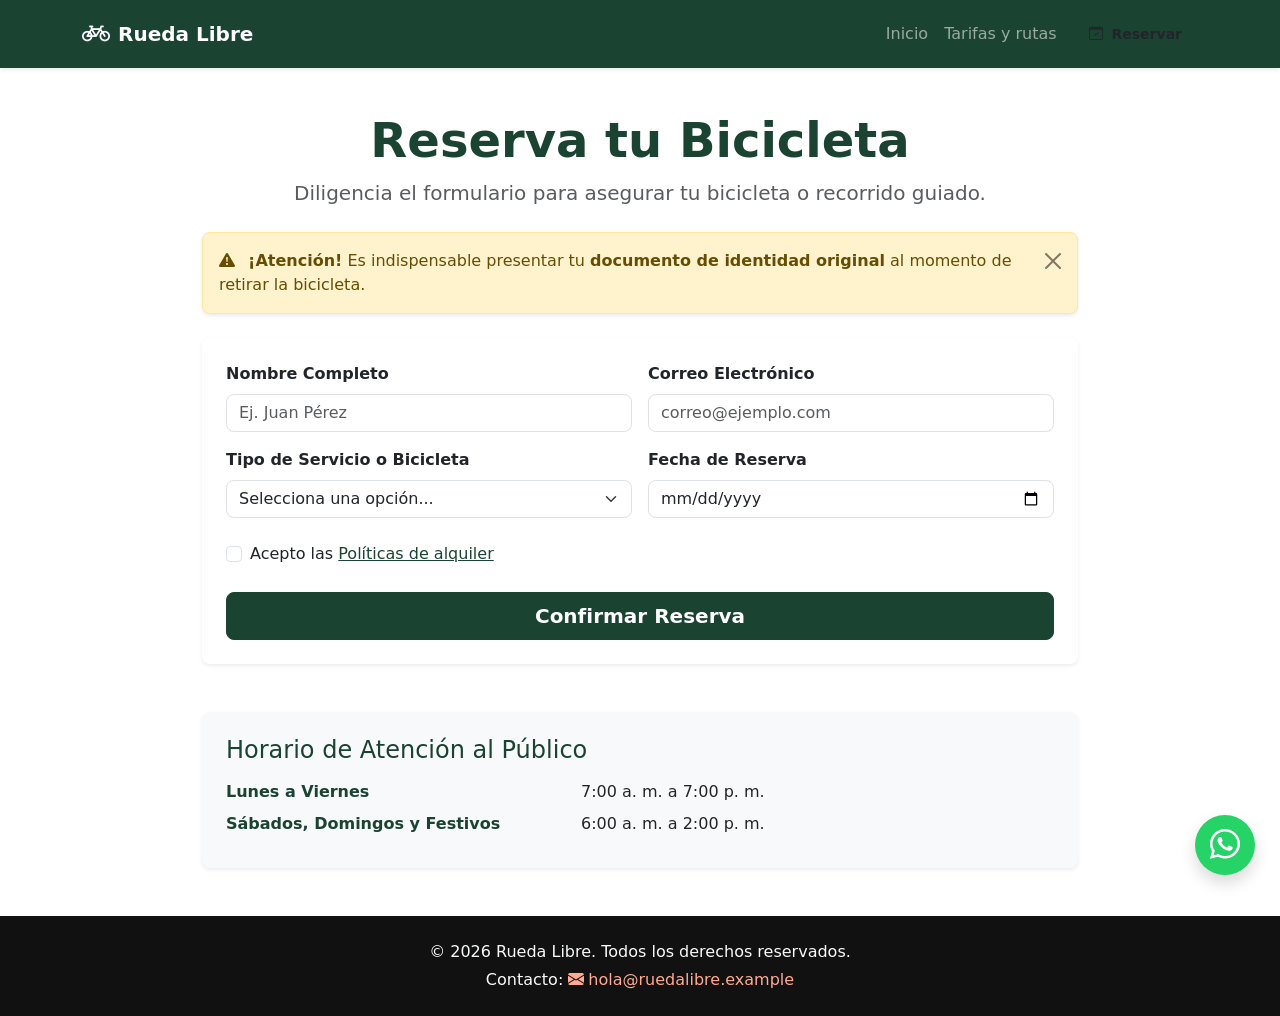
==== commit 3e246609: "wsp" ====
--- a/paginas/reservas.html
+++ b/paginas/reservas.html
@@ -146,6 +146,11 @@
         </section>
     </div>
 
+    <!-- Botón flotante de WhatsApp -->
+    <a href="https://wa.me/573000000000" target="_blank" class="whatsapp-float shadow" aria-label="Contactar por WhatsApp">
+        <i class="bi bi-whatsapp"></i>
+    </a>
+
     <!-- Pie de Página -->
     <footer class="footer-custom py-4 text-center text-light">
         <div class="container">
--- a/css/estilos.css
+++ b/css/estilos.css
@@ -1,6 +1,3 @@
-/* pag*/
-
-
 :root {
     --bs-primary: #1b4332;         
     --bs-primary-rgb: 27, 67, 50;
@@ -9,7 +6,6 @@
     --bs-body-font-family: 'Segoe UI', system-ui, -apple-system, sans-serif;
     --bs-border-radius: 0.5rem;
 }
-
 
 .btn-primary {
     --bs-btn-bg: #1b4332;
@@ -25,7 +21,6 @@
     --bs-btn-hover-bg: #1b4332;
     --bs-btn-hover-border-color: #1b4332;
 }
-
 
 .btn-naranja {
     background-color: #d84315;
@@ -87,4 +82,31 @@
 
 .max-w-900 {
     max-width: 900px;
+}
+
+/* Botón flotante de WhatsApp */
+.whatsapp-float {
+    position: fixed;
+    width: 60px;
+    height: 60px;
+    bottom: 25px;
+    right: 25px;
+    background-color: #25d366;
+    color: #ffffff;
+    border-radius: 50px;
+    text-align: center;
+    font-size: 30px;
+    box-shadow: 0 4px 10px rgba(0, 0, 0, 0.2);
+    z-index: 1000;
+    display: flex;
+    align-items: center;
+    justify-content: center;
+    text-decoration: none;
+    transition: background-color 0.3s ease, transform 0.2s ease;
+}
+
+.whatsapp-float:hover {
+    background-color: #1ebe5d;
+    color: #ffffff;
+    transform: scale(1.08);
 }
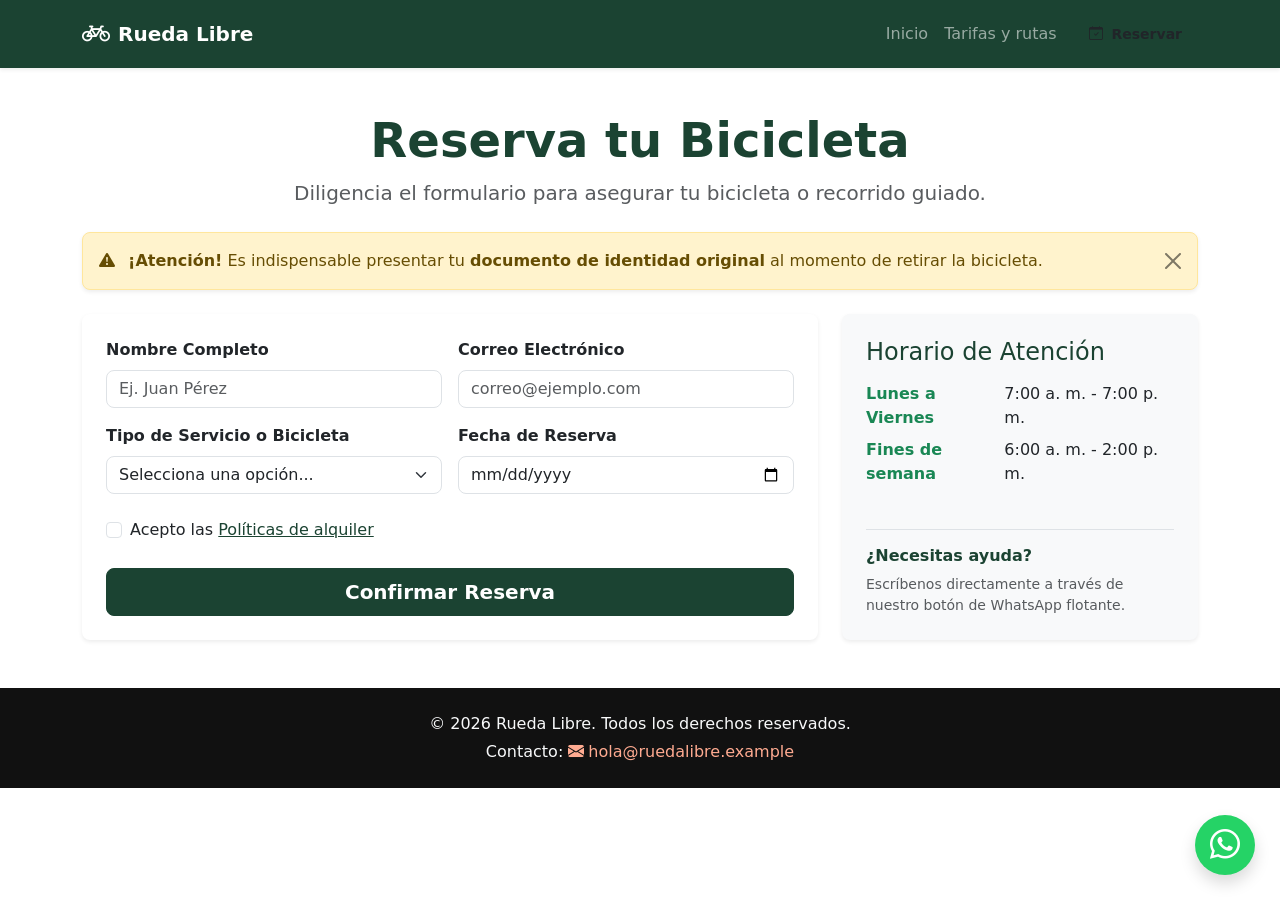
==== commit 8ff8baac: "imgp1" ====
--- a/paginas/reservas.html
+++ b/paginas/reservas.html
@@ -5,16 +5,13 @@
     <meta name="viewport" content="width=device-width, initial-scale=1.0">
     <meta name="description" content="Reserva tus bicicletas o recorridos guiados en Medellín con Rueda Libre.">
     <title>Reserva tu Bicicleta | Rueda Libre</title>
-    <!-- Bootstrap 5 CSS -->
+    
     <link href="https://cdn.jsdelivr.net/npm/bootstrap@5.3.3/dist/css/bootstrap.min.css" rel="stylesheet">
-    <!-- Bootstrap Icons -->
     <link rel="stylesheet" href="https://cdn.jsdelivr.net/npm/bootstrap-icons@1.11.3/font/bootstrap-icons.min.css">
-    <!-- CSS Propio -->
     <link rel="stylesheet" href="../css/estilos.css">
 </head>
 <body class="pt-5 mt-3">
 
-    <!-- Navbar -->
     <nav class="navbar navbar-expand-lg navbar-dark bg-verde-ruta fixed-top shadow-sm">
         <div class="container">
             <a class="navbar-brand fw-bold d-flex align-items-center gap-2" href="../index.html">
@@ -41,75 +38,94 @@
         </div>
     </nav>
 
-    <div class="container my-5 max-w-900">
+    <div class="container my-5">
         <header class="text-center mb-4">
             <h1 class="display-5 fw-bold text-primary-custom">Reserva tu Bicicleta</h1>
             <p class="lead text-muted">Diligencia el formulario para asegurar tu bicicleta o recorrido guiado.</p>
         </header>
 
-        <!-- MiniReto 11: Alerta Informativa Descartable -->
         <div class="alert alert-warning alert-dismissible fade show shadow-sm mb-4" role="alert">
             <i class="bi bi-exclamation-triangle-fill me-2" aria-hidden="true"></i>
             <strong>¡Atención!</strong> Es indispensable presentar tu <strong>documento de identidad original</strong> al momento de retirar la bicicleta.
             <button type="button" class="btn-close" data-bs-dismiss="alert" aria-label="Cerrar alerta"></button>
         </div>
 
-        <!-- MiniReto 11: Formulario con Validación Visual -->
-        <div class="card shadow-sm border-0 p-4 mb-5">
-            <form class="needs-validation" novalidate>
-                <div class="row g-3">
-                    <div class="col-md-6">
-                        <label for="nombre" class="form-label fw-bold">Nombre Completo</label>
-                        <input type="text" class="form-control" id="nombre" required minlength="3" placeholder="Ej. Juan Pérez">
-                        <div class="invalid-feedback">Ingresa tu nombre completo (mínimo 3 caracteres).</div>
+        <div class="row g-4">
+            <div class="col-12 col-lg-8">
+                <div class="card shadow-sm border-0 p-4 h-100">
+                    <form class="needs-validation" novalidate>
+                        <div class="row g-3">
+                            <div class="col-md-6">
+                                <label for="nombre" class="form-label fw-bold">Nombre Completo</label>
+                                <input type="text" class="form-control" id="nombre" required minlength="3" placeholder="Ej. Juan Pérez">
+                                <div class="invalid-feedback">Ingresa tu nombre completo (mínimo 3 caracteres).</div>
+                            </div>
+
+                            <div class="col-md-6">
+                                <label for="email" class="form-label fw-bold">Correo Electrónico</label>
+                                <input type="email" class="form-control" id="email" required placeholder="correo@ejemplo.com">
+                                <div class="invalid-feedback">Ingresa un correo electrónico válido.</div>
+                            </div>
+
+                            <div class="col-md-6">
+                                <label for="tipoBici" class="form-label fw-bold">Tipo de Servicio o Bicicleta</label>
+                                <select class="form-select" id="tipoBici" required>
+                                    <option value="" selected disabled>Selecciona una opción...</option>
+                                    <option value="urbana">Bicicleta Urbana</option>
+                                    <option value="montana">Bicicleta de Montaña</option>
+                                    <option value="electrica">Bicicleta Eléctrica</option>
+                                    <option value="guiado">Recorrido Guiado</option>
+                                </select>
+                                <div class="invalid-feedback">Por favor selecciona un tipo de servicio.</div>
+                            </div>
+
+                            <div class="col-md-6">
+                                <label for="fecha" class="form-label fw-bold">Fecha de Reserva</label>
+                                <input type="date" class="form-control" id="fecha" required>
+                                <div class="invalid-feedback">Selecciona una fecha válida para tu reserva.</div>
+                            </div>
+
+                            <div class="col-12 mt-4">
+                                <div class="form-check">
+                                    <input class="form-check-input" type="checkbox" id="politicasCheck" required>
+                                    <label class="form-check-label" for="politicasCheck">
+                                        Acepto las 
+                                        <button type="button" class="btn btn-link p-0 text-decoration-underline border-0 align-baseline" data-bs-toggle="modal" data-bs-target="#modalPoliticas">
+                                            Políticas de alquiler
+                                        </button>
+                                    </label>
+                                    <div class="invalid-feedback">Debes aceptar las políticas de alquiler para continuar.</div>
+                                </div>
+                            </div>
+
+                            <div class="col-12 mt-4">
+                                <button type="submit" class="btn btn-primary btn-lg w-100 fw-bold">Confirmar Reserva</button>
+                            </div>
+                        </div>
+                    </form>
+                </div>
+            </div>
+
+            <div class="col-12 col-lg-4">
+                <div class="p-4 bg-light rounded shadow-sm h-100 d-flex flex-column justify-content-between">
+                    <div>
+                        <h2 class="h4 text-primary-custom mb-3">Horario de Atención</h2>
+                        <dl class="row mb-3">
+                            <dt class="col-sm-5 text-success">Lunes a Viernes</dt>
+                            <dd class="col-sm-7">7:00 a. m. - 7:00 p. m.</dd>
+
+                            <dt class="col-sm-5 text-success">Fines de semana</dt>
+                            <dd class="col-sm-7">6:00 a. m. - 2:00 p. m.</dd>
+                        </dl>
                     </div>
-
-                    <div class="col-md-6">
-                        <label for="email" class="form-label fw-bold">Correo Electrónico</label>
-                        <input type="email" class="form-control" id="email" required placeholder="correo@ejemplo.com">
-                        <div class="invalid-feedback">Ingresa un correo electrónico válido.</div>
-                    </div>
-
-                    <div class="col-md-6">
-                        <label for="tipoBici" class="form-label fw-bold">Tipo de Servicio o Bicicleta</label>
-                        <select class="form-select" id="tipoBici" required>
-                            <option value="" selected disabled>Selecciona una opción...</option>
-                            <option value="urbana">Bicicleta Urbana</option>
-                            <option value="montana">Bicicleta de Montaña</option>
-                            <option value="electrica">Bicicleta Eléctrica</option>
-                            <option value="guiado">Recorrido Guiado</option>
-                        </select>
-                        <div class="invalid-feedback">Por favor selecciona un tipo de servicio.</div>
-                    </div>
-
-                    <div class="col-md-6">
-                        <label for="fecha" class="form-label fw-bold">Fecha de Reserva</label>
-                        <input type="date" class="form-control" id="fecha" required>
-                        <div class="invalid-feedback">Selecciona una fecha válida para tu reserva.</div>
-                    </div>
-
-                    <!-- MiniReto 11: Casilla y Botón del Modal -->
-                    <div class="col-12 mt-4">
-                        <div class="form-check">
-                            <input class="form-check-input" type="checkbox" id="politicasCheck" required>
-                            <label class="form-check-label" for="politicasCheck">
-                                Acepto las 
-                                <button type="button" class="btn btn-link p-0 text-decoration-underline border-0 align-baseline" data-bs-toggle="modal" data-bs-target="#modalPoliticas">
-                                    Políticas de alquiler
-                                </button>
-                            </label>
-                            <div class="invalid-feedback">Debes aceptar las políticas de alquiler para continuar.</div>
-                        </div>
-                    </div>
-
-                    <div class="col-12 mt-4">
-                        <button type="submit" class="btn btn-primary btn-lg w-100 fw-bold">Confirmar Reserva</button>
+                    <div class="mt-3 border-top pt-3">
+                        <h3 class="h6 fw-bold text-primary-custom">¿Necesitas ayuda?</h3>
+                        <p class="small text-muted mb-0">Escríbenos directamente a través de nuestro botón de WhatsApp flotante.</p>
                     </div>
                 </div>
-            </form>
+            </div>
         </div>
 
-        <!-- MiniReto 11: Modal de Políticas de Alquiler -->
         <div class="modal fade" id="modalPoliticas" tabindex="-1" aria-labelledby="modalPoliticasLabel" aria-hidden="true">
             <div class="modal-dialog modal-dialog-centered">
                 <div class="modal-content">
@@ -132,26 +148,12 @@
                 </div>
             </div>
         </div>
-
-        <!-- Horarios y Contacto -->
-        <section id="horarios-atencion" class="p-4 bg-light rounded shadow-sm">
-            <h2 class="h4 text-primary-custom mb-3">Horario de Atención al Público</h2>
-            <dl class="row mb-0">
-                <dt class="col-sm-5 text-primary-custom">Lunes a Viernes</dt>
-                <dd class="col-sm-7">7:00 a. m. a 7:00 p. m.</dd>
-
-                <dt class="col-sm-5 text-primary-custom">Sábados, Domingos y Festivos</dt>
-                <dd class="col-sm-7">6:00 a. m. a 2:00 p. m.</dd>
-            </dl>
-        </section>
     </div>
 
-    <!-- Botón flotante de WhatsApp -->
     <a href="https://wa.me/573000000000" target="_blank" class="whatsapp-float shadow" aria-label="Contactar por WhatsApp">
         <i class="bi bi-whatsapp"></i>
     </a>
 
-    <!-- Pie de Página -->
     <footer class="footer-custom py-4 text-center text-light">
         <div class="container">
             <p class="mb-1">&copy; 2026 Rueda Libre. Todos los derechos reservados.</p>
@@ -159,10 +161,7 @@
         </div>
     </footer>
 
-    <!-- JS Bundle de Bootstrap -->
     <script src="https://cdn.jsdelivr.net/npm/bootstrap@5.3.3/dist/js/bootstrap.bundle.min.js"></script>
-
-    <!-- MiniReto 11: Script Oficial de Validación -->
     <script>
         (() => {
             'use strict'
--- a/css/estilos.css
+++ b/css/estilos.css
@@ -5,6 +5,11 @@
     --bs-link-hover-color: #2d6a4f;
     --bs-body-font-family: 'Segoe UI', system-ui, -apple-system, sans-serif;
     --bs-border-radius: 0.5rem;
+}
+
+img {
+    max-width: 100%;
+    height: auto;
 }
 
 .btn-primary {
@@ -68,7 +73,7 @@
 }
 
 .card-img-fixed {
-    height: 200px;
+    height: 180px;
     object-fit: cover;
 }
 
@@ -84,7 +89,6 @@
     max-width: 900px;
 }
 
-/* Botón flotante de WhatsApp */
 .whatsapp-float {
     position: fixed;
     width: 60px;
@@ -109,4 +113,25 @@
     background-color: #1ebe5d;
     color: #ffffff;
     transform: scale(1.08);
+}
+
+/* responsive */
+@media (max-width: 768px) {
+    .carousel-img {
+        height: 220px; 
+    }
+    
+    .carousel-caption {
+        padding: 0.25rem 0.5rem !important;
+    }
+
+    .carousel-caption h5 {
+        font-size: 0.95rem;
+        margin-bottom: 0.1rem;
+    }
+
+    .carousel-caption p {
+        font-size: 0.8rem;
+        margin-bottom: 0;
+    }
 }
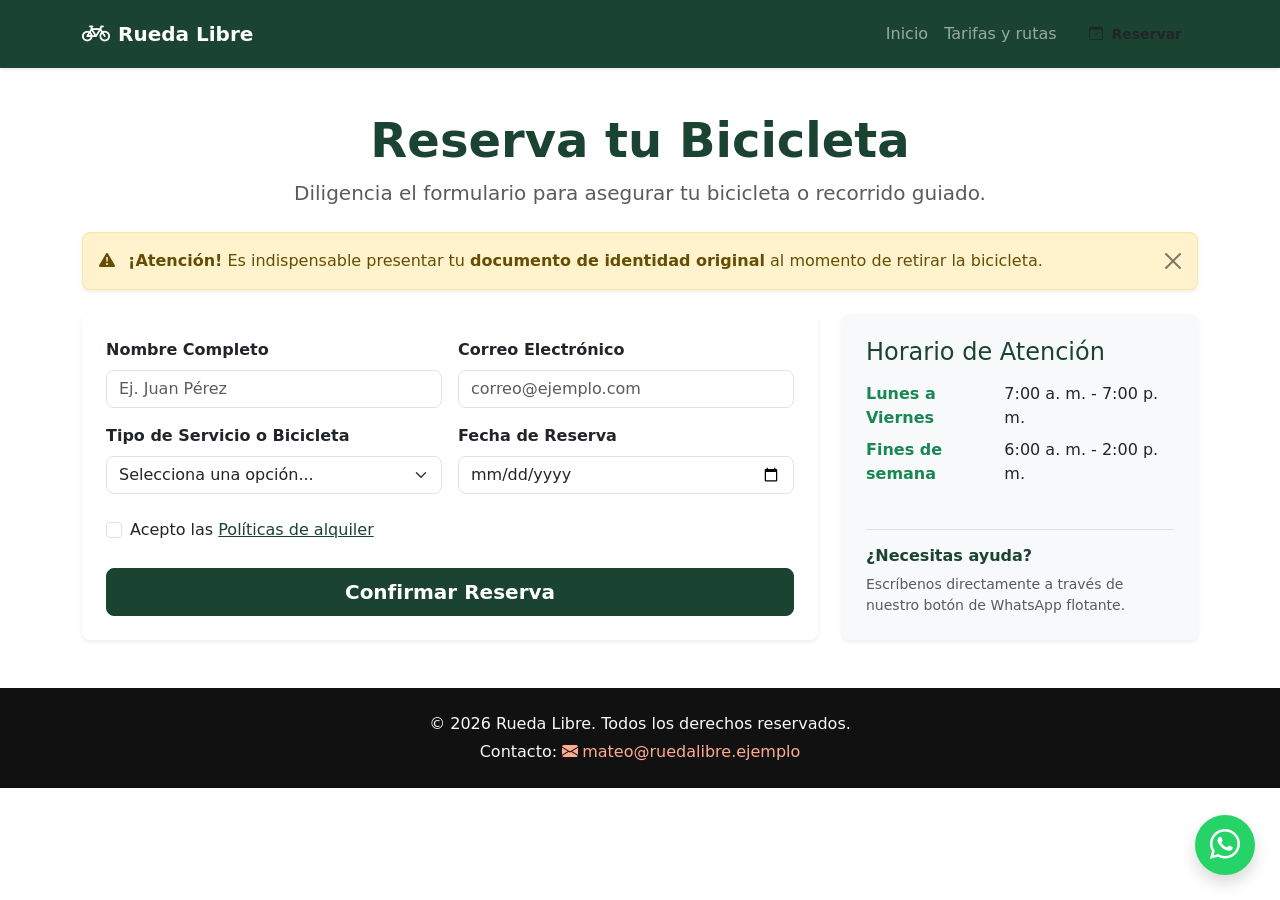
==== commit c0acbbb2: "notailwind" ====
--- a/paginas/reservas.html
+++ b/paginas/reservas.html
@@ -157,7 +157,7 @@
     <footer class="footer-custom py-4 text-center text-light">
         <div class="container">
             <p class="mb-1">&copy; 2026 Rueda Libre. Todos los derechos reservados.</p>
-            <p class="mb-0">Contacto: <a href="mailto:hola@ruedalibre.example" class="text-naranja text-decoration-none"><i class="bi bi-envelope-fill me-1" aria-hidden="true"></i>hola@ruedalibre.example</a></p>
+            <p class="mb-0">Contacto: <a href="mailto:mateo@ruedalibre.ejemplo" class="text-naranja text-decoration-none"><i class="bi bi-envelope-fill me-1" aria-hidden="true"></i>mateo@ruedalibre.ejemplo</a></p>
         </div>
     </footer>
 
